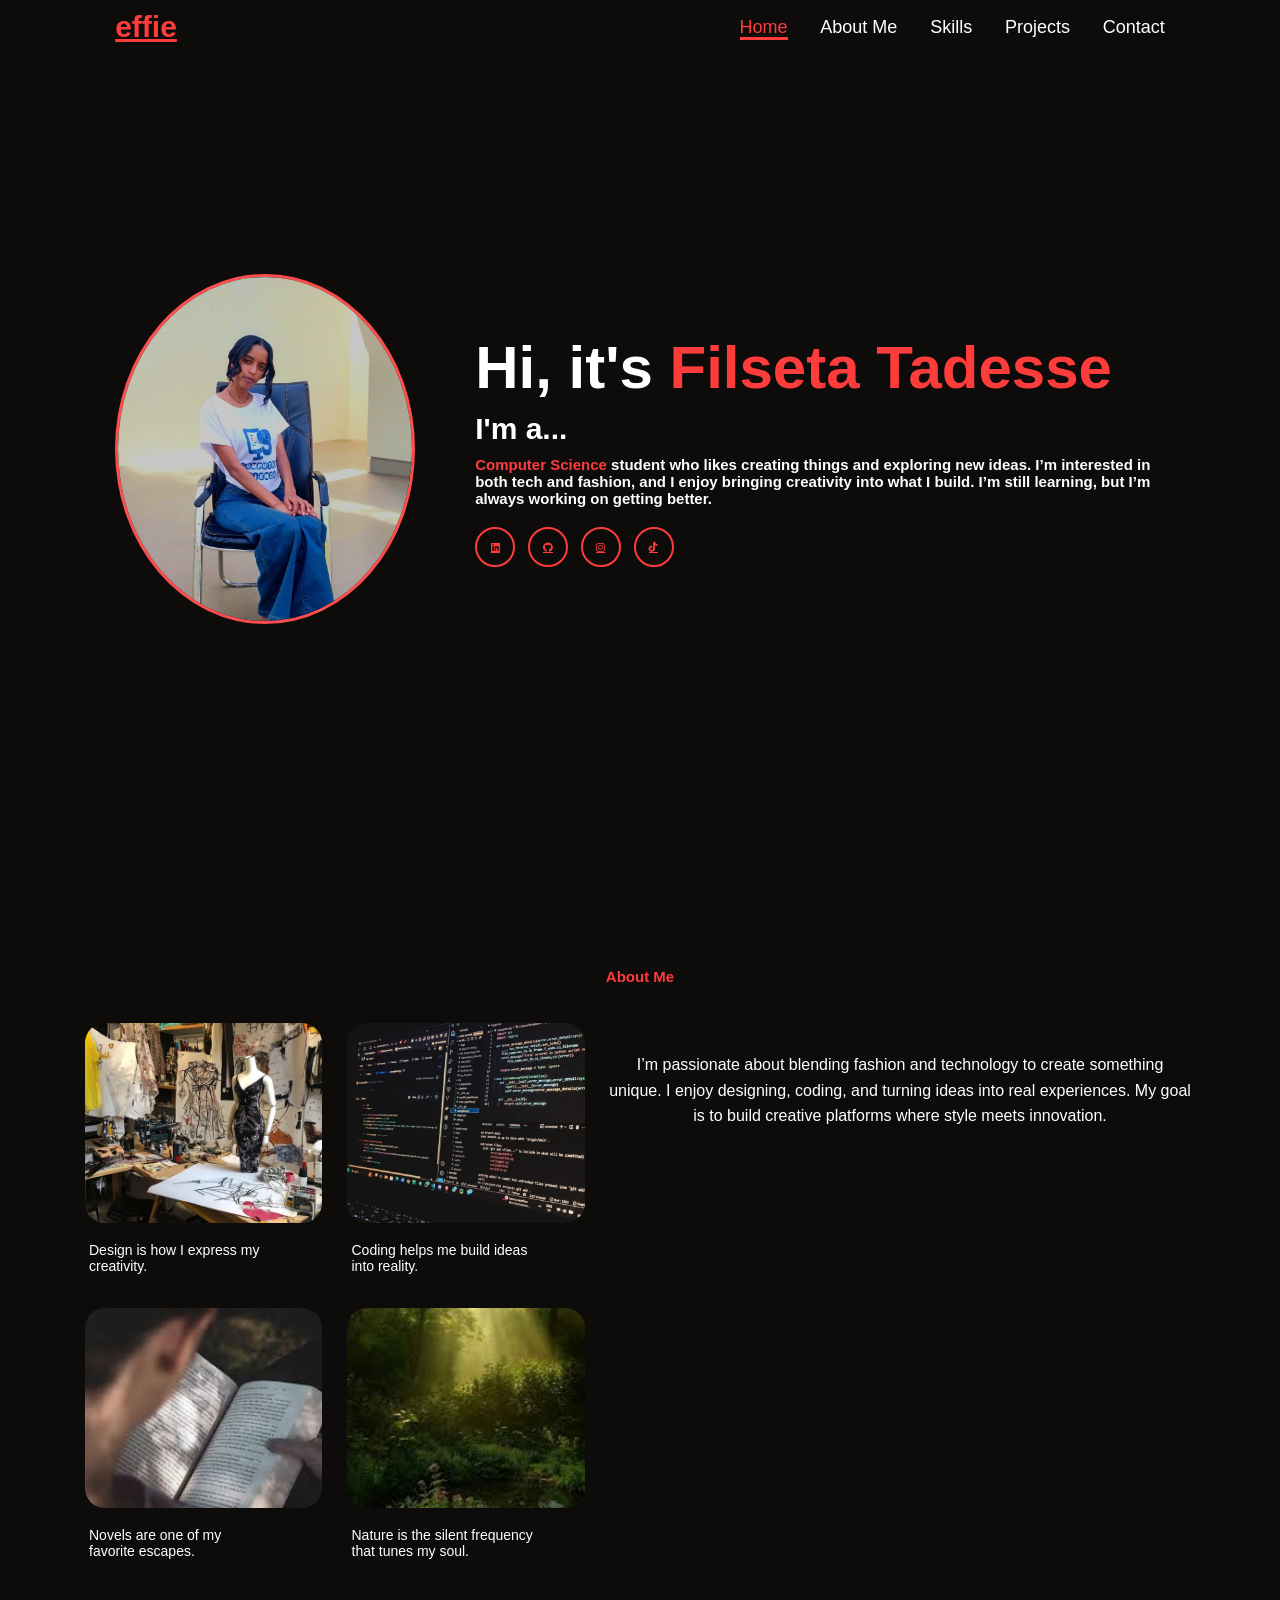
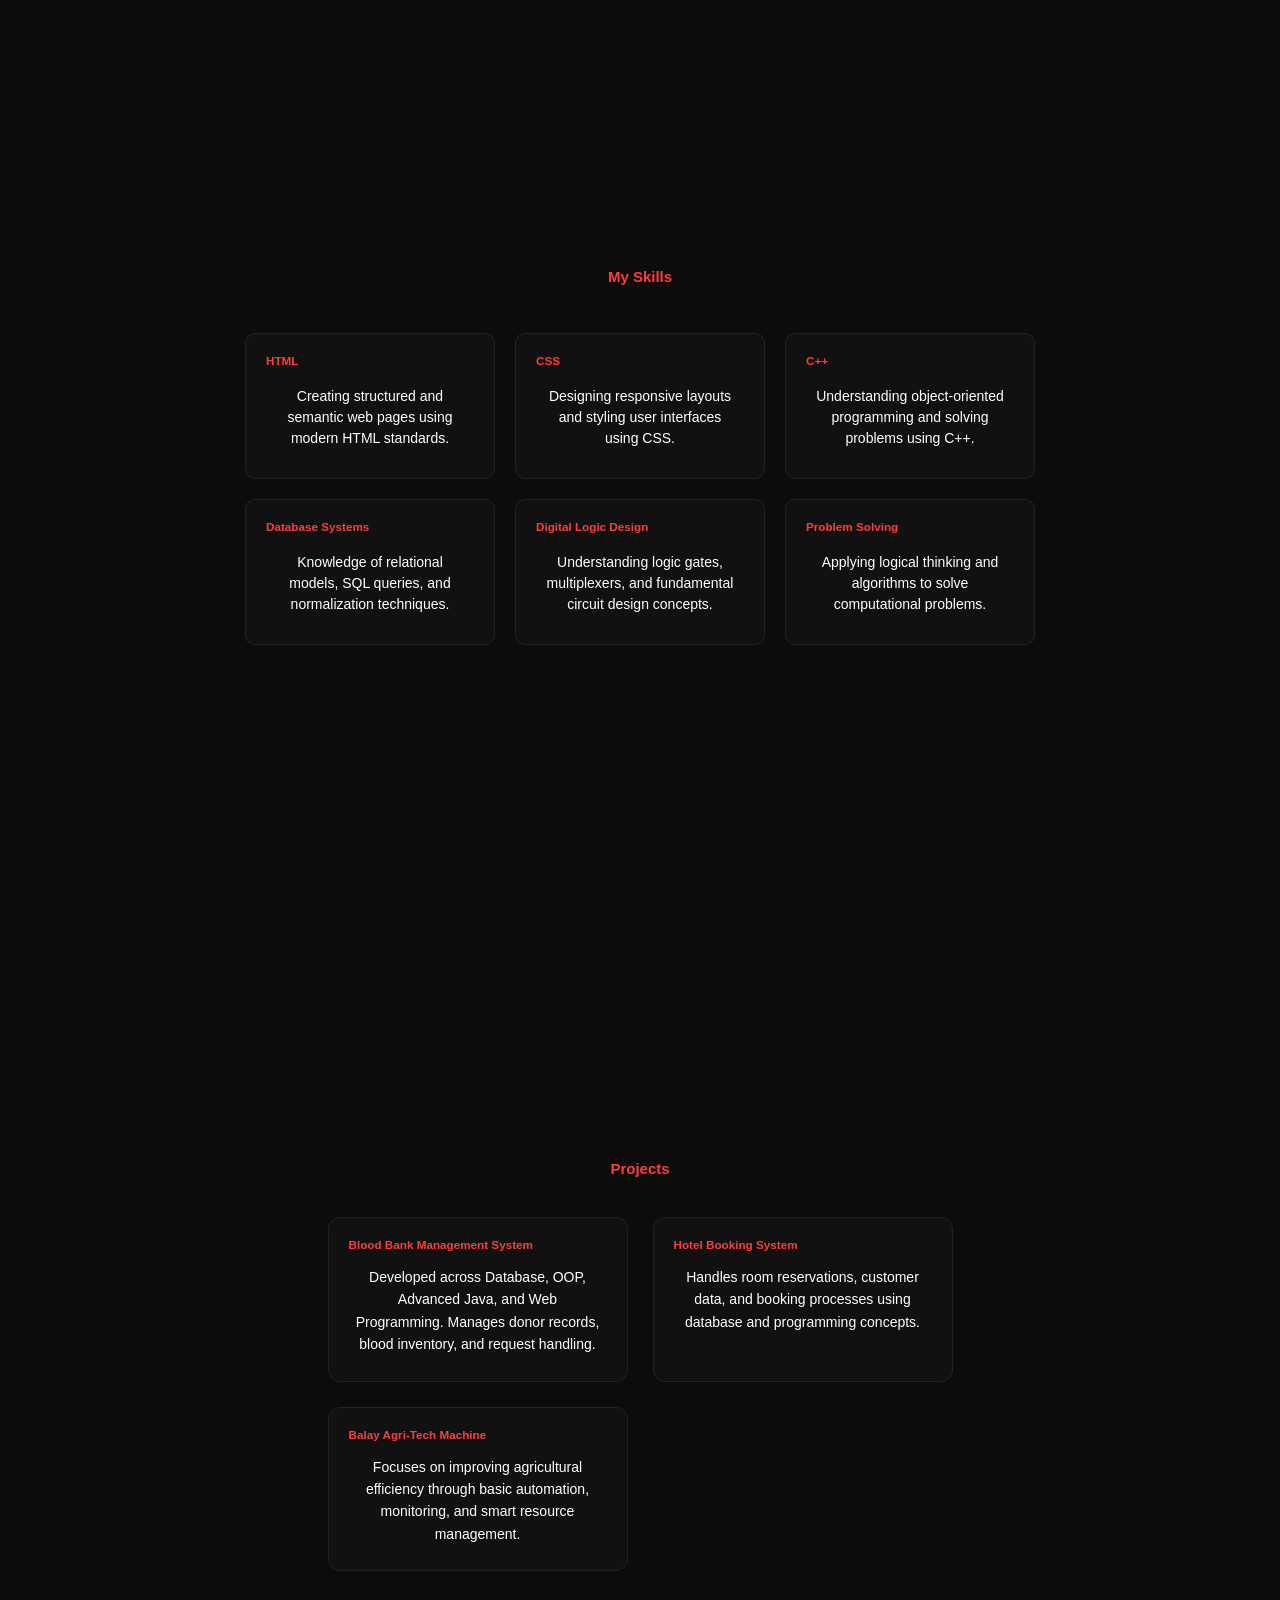
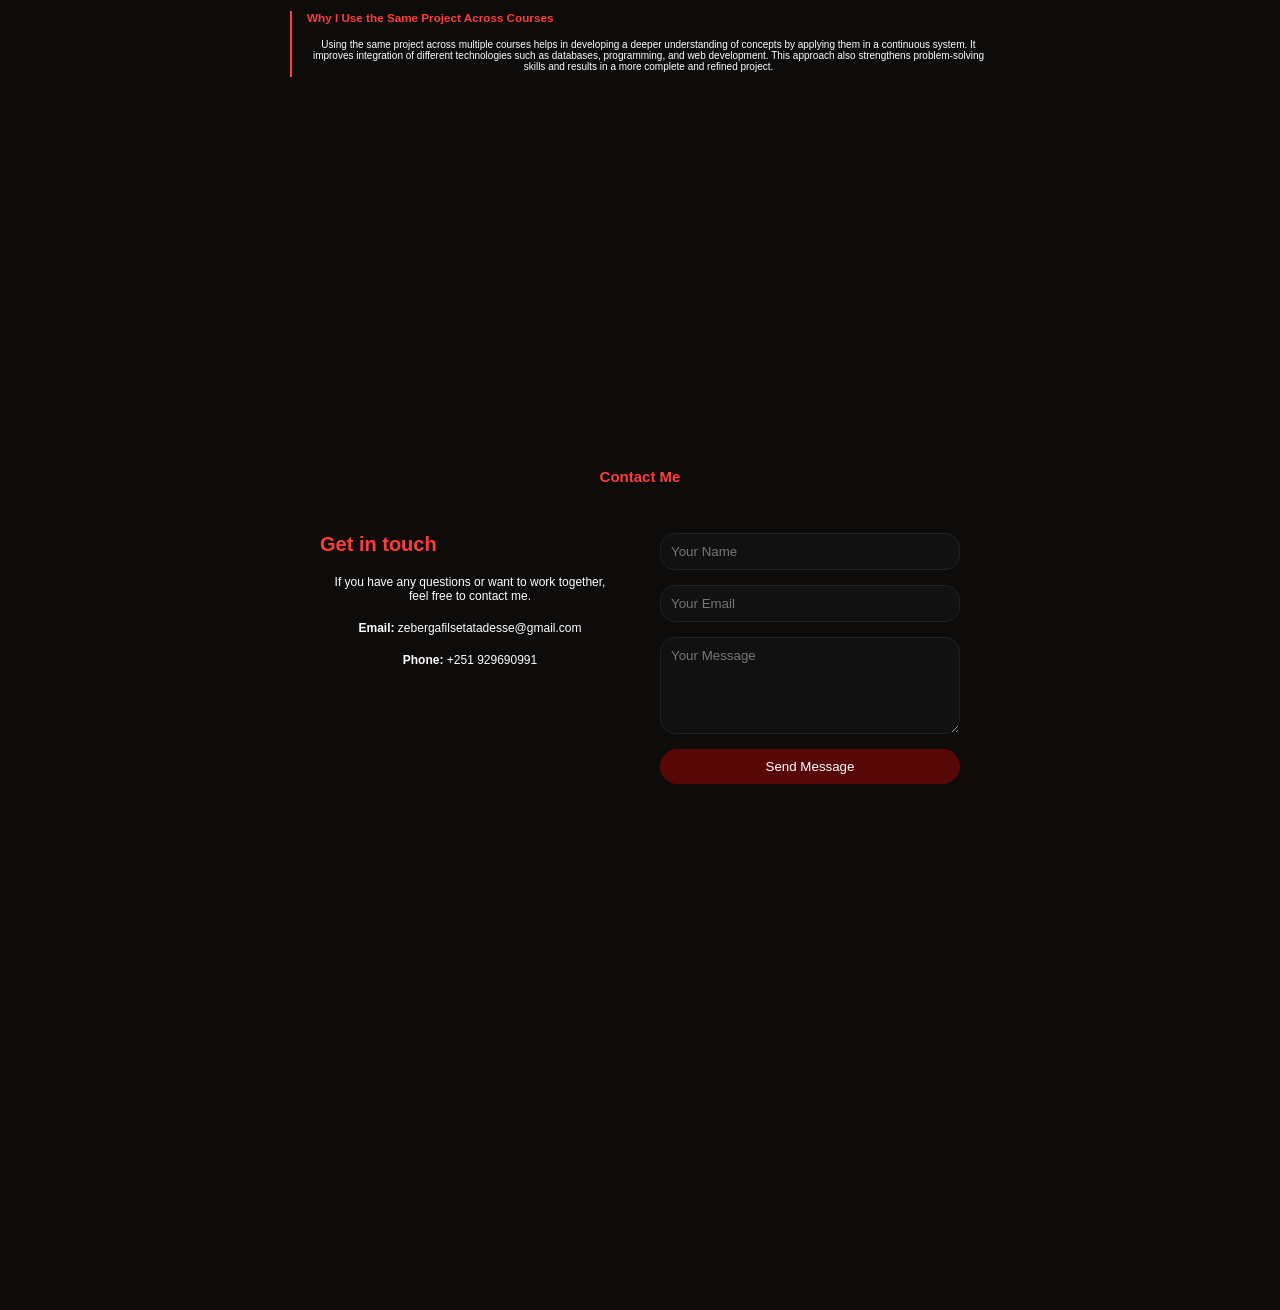
==== index.html @ 75927dc7 "Add files via upload" ====
<!DOCTYPE html>
<html lang="en">
<head>
    <meta charset="UTF-8">
    <meta name="viewport" content="width=device-width, initial-scale=1.0">

    <!-- Font Awesome -->
    <link href="https://cdnjs.cloudflare.com/ajax/libs/font-awesome/6.5.0/css/all.min.css" rel="stylesheet">

    <!-- CSS -->
    <link rel="stylesheet" href="style.css">

    <title>Filseta</title>
</head>

<body>

<header>
    <a href="#home" class="logo">effie</a>

    <nav>
        <a href="#home" class="active">Home</a>
        <a href="#about">About Me</a>
        <a href="#skills">Skills</a>
        <a href="#projects">Projects</a>
        <a href="#contact">Contact</a>
    </nav>
</header>

<!-- HOME -->
<section id="home" class="home">
    <div class="home-img">
        <img src="profile.jpg" alt="profile">
    </div>

    <div class="home-content">
        <h1>Hi, it's <span>Filseta Tadesse</span></h1>

        <h3 class="typing-text">
            I'm a...
        </h3>

        <h2><p>  <span>Computer Science</span> student who likes creating things and exploring new ideas. I’m interested in both tech and fashion, 
            and I enjoy bringing creativity into what I build.
             I’m still learning, but I’m always working on getting better.</p></h2>

        <div class="social-icons">
            <a href="#"><i class="fa-brands fa-linkedin"></i></a>
            <a href="#"><i class="fa-brands fa-github"></i></a>
            <a href="#"><i class="fa-brands fa-instagram"></i></a>
            <a href="#"><i class="fa-brands fa-tiktok"></i></a>
        </div>
    </div>
</section>


<!-- ABOUT -->
<section id="about" class="about">
    <p><h1><span>About Me</span></h1></p>

    <div class="about-wrapper">
        
        <!-- LEFT SIDE (images) -->
        <div class="about-container">
            <div class="about-card">
                <img src="fashion.jpg">
                <p>Design is how I express my creativity.</p>
            </div>

            <div class="about-card">
                <img src="backgorund.jpg">
                <p>Coding helps me build ideas into reality.</p>
            </div>

            <div class="about-card">
                <img src="novel.jpg">
                <p>Novels are one of my favorite escapes.</p>
            </div>

            <div class="about-card">
                <img src="nature.jpg">
                <p>Nature is the silent frequency that tunes my soul.</p>
            </div>
        </div>

        <!-- RIGHT SIDE (text) -->
        <div class="about-text-side">
            <p>
                I’m passionate about blending fashion and technology to create
                something unique. I enjoy designing, coding, and turning ideas
                into real experiences. My goal is to build creative platforms
                where style meets innovation.
            </p>
        </div>

    </div>
</section>



<!-- SKILLS -->
<section id="skills" class="skills">
    <p><h1><span>My Skills</span></h1></p>

    <div class="skills-container">

        <div class="skill-card">
            <h3>HTML</h3>
            <p>Creating structured and semantic web pages using modern HTML standards.</p>
        </div>

        <div class="skill-card">
            <h3>CSS</h3>
            <p>Designing responsive layouts and styling user interfaces using CSS.</p>
        </div>

        <div class="skill-card">
            <h3>C++</h3>
            <p>Understanding object-oriented programming and solving problems using C++.</p>
        </div>

        <div class="skill-card">
            <h3>Database Systems</h3>
            <p>Knowledge of relational models, SQL queries, and normalization techniques.</p>
        </div>

        <div class="skill-card">
            <h3>Digital Logic Design</h3>
            <p>Understanding logic gates, multiplexers, and fundamental circuit design concepts.</p>
        </div>

        <div class="skill-card">
            <h3>Problem Solving</h3>
            <p>Applying logical thinking and algorithms to solve computational problems.</p>
        </div>

    </div>
</section>
<!-- projects -->
<section id="projects" class="projects">
    <p><h1><span>Projects</span></h1></p>

    <!-- TOP: projects side by side -->
    <div class="projects-container">

        <div class="project-card">
            <h3>Blood Bank Management System</h3>
            <p>
                Developed across Database, OOP, Advanced Java, and Web Programming.
                Manages donor records, blood inventory, and request handling.
            </p>
        </div>

        <div class="project-card">
            <h3>Hotel Booking System</h3>
            <p>
                Handles room reservations, customer data, and booking processes 
                using database and programming concepts.
            </p>
        </div>

        <div class="project-card">
            <h3>Balay Agri-Tech Machine</h3>
            <p>
                Focuses on improving agricultural efficiency through basic automation,
                monitoring, and smart resource management.
            </p>
        </div>

    </div>

    <!-- BOTTOM: explanation -->
    <div class="project-explanation">
        <h3>Why I Use the Same Project Across Courses</h3>
        <p>
            Using the same project across multiple courses helps in developing a deeper 
            understanding of concepts by applying them in a continuous system. It improves 
            integration of different technologies such as databases, programming, and web 
            development. This approach also strengthens problem-solving skills and results 
            in a more complete and refined project.
        </p>
    </div>
</section>

<!-- CONTACT -->
<section id="contact" class="contact">
    <p><h1><span>Contact Me</span></h1></p>

    <div class="contact-container">

        <!-- LEFT: info -->
        <div class="contact-info">
            <h3><span>Get in touch</span></h3>
            <p>If you have any questions or want to work together, feel free to contact me.

            <p><strong>Email:</strong> zebergafilsetatadesse@gmail.com</p>
            <p><strong>Phone:</strong> +251 929690991</p></p>
        </div>

        <!-- RIGHT: form -->
        <form class="contact-form">
            <input type="text" placeholder="Your Name" required>
            <input type="email" placeholder="Your Email" required>
            <textarea placeholder="Your Message" rows="5" required></textarea>

            <button type="submit">Send Message</button>
        </form>

    </div>
</section>

</body>
</html>
---- style.css ----
* {
    margin: 0;
    padding: 0;
    box-sizing: border-box;
    font-family: 'Outfit', sans-serif;
}

html {
    font-size: 62.5%;
    scroll-behavior: smooth;
}

body {
    background: #0e0b0b;
    color: white;
}

/* HEADER */
header {
    position: fixed;
    top: 0;
    width: 100%;
    padding: 1rem 9%;
    display: flex;
    justify-content: space-between;
    align-items: center;
    z-index: 100;

    
}

.logo {
    font-size: 3rem;
    color: #ff3c3c;
    font-weight: 800;
}

nav a {
    font-size: 1.8rem;
    color: white;
    margin-left: 3rem;
    transition: 0.3s;
    border-bottom: 3px solid transparent;
    /* border-bottom: none; */
      text-decoration: none;
}

nav a:hover,
nav a.active {
    color: #ff3c3c;
    border-bottom: 3px solid #ff3c3c;
}

/* SECTIONS */
section {
    min-height: 100vh;
    padding: 10rem 9%;
   
}

/* HOME */
.home {
    display: flex;
    align-items: center;
    justify-content: center;
    gap: 6rem;
}

.home-content h1 {
    font-size: 6rem;
}

.home-content h3 {
    font-size: 3rem;
    margin: 1rem 0;
}

span {
    color: #ff3c3c;
}

/* IMAGE */
.home-img img {
    
  width: 300px;   
  height: 350px;  
  border-radius: 50%;
  object-fit: cover; 
border: 3px solid #ff4d4d;
}

.home-img img:hover {
    transform: scale(1.05);
}

/* SOCIAL ICONS */
.social-icons a {
    display: inline-flex;
    justify-content: center;
    align-items: center;
    width: 4rem;
    height: 4rem;
    border: 2px solid #ff3c3c;
    border-radius: 50%;
    margin: 2rem 1rem 0 0;
    color: #ff3c3c;
    transition: 0.3s;
}

.social-icons a:hover {
    background: #ff3c3c;
    color: black;
}

/* ABOUT */
.about {
    
    margin-top: 10px;
    text-align: center;
    padding: 40px;
}
.about p {
    text-align: center;
    padding: 9px;
}

.about-container {
    display: grid;
    grid-template-columns: repeat(2, 1fr);
    gap: 25px;
    max-width: 500px;   /* ⬅️ smaller so it doesn’t overflow */
     /* ⬅️ center the whole grid */
}



.about-card img {
    width: 100%;
    max-width: 300px;   /* ⬅️ control image size */
    height: 200px;      /* ⬅️ make them equal */
    object-fit: cover;  /* ⬅️ keeps image nicely cropped */
    border-radius: 20px;
    display: block;
    transition: 0.3s;
    margin-left: 2%;     /* ⬅️ center image */
}

.about-card p {
    margin-top: 10px;
    font-size: 14px;
    text-align: left; /* ⬅️ align text under image */
    max-width: 200px;
    
}
.about-wrapper {
    display: flex;
    justify-content: center;
    
    gap: 20px;
    margin-top: 20px;
    flex-wrap: wrap; /* makes it responsive */
}

/* RIGHT TEXT */
.about-text-side {
    margin-top: 20px;
    max-width: 600px;
    text-align: left;
    font-size: 16px;
    line-height: 1.6;
}
/* SKILLS */
.skills {
    text-align: center;
    padding: 40px;
}
.skills p{
    text-align: center;
    padding: 9px;
}
.skills-container {
    display: grid;
    grid-template-columns: repeat(3, 1fr); /* 3 per row */
    gap: 20px;
    max-width: 800px;
    margin: 30px auto;
}
.skills-container {
    display: grid;
    grid-template-columns: repeat(3, 250px); /* 3 fixed columns */
    justify-content: center; /* centers the whole row */
    gap: 20px;
    margin-top: 30px;
}
.skill-card {
    background: #111;
    padding: 20px;
    border-radius: 10px;
    border: 1px solid #222;
    text-align: left;
}

.skill-card h3 {
    margin-bottom: 10px;
    color: #ff3c3c;
}

.skill-card p {
    font-size: 14px;
    line-height: 1.5;
}

/* PROJECTS */
.projects {
    text-align: center;
    padding: 40px;
}
.projects p {
    text-align: center;
    padding: 5px;
}
.projects-container {
    display: grid;
    grid-template-columns: repeat(2, 300px);
    justify-content: center;
    gap: 25px;
    margin-top: 30px;
}

.project-card {
    background: #111;
    padding: 20px;
    border-radius: 12px;
    border: 1px solid #222;
    text-align: left;
}

.project-card h3 {
    color: #ff3c3c;
    margin-bottom: 10px;
}

.project-card p {
    max-width: 300px;
    font-size: 14px;
    line-height: 1.6;
}

/* explanation section */
.project-explanation {
    max-width: 700px;
    margin: 40px auto 0;
    text-align: left;
    border-left: 2px solid #ff3c3c;
    padding-left: 15px;
}

.project-explanation h3 {
    color: #ff3c3c;
    margin-bottom: 10px;
}
/* CONTACT */
.contact {
    text-align: center;
    padding: 40px;
}
.contact p {
    text-align: center;
    padding: 9px;
}

.contact-container {
    display: flex;
    justify-content: center;
    gap: 40px;
    margin-top: 30px;
    flex-wrap: wrap;
}

/* LEFT SIDE */
.contact-info {
    max-width: 300px;
    text-align: left;
}

.contact-info h3 {
    font-size:2rem;
    color: #ff3c3c;
    margin-bottom: 10px;
}
.contact-info  p{
     font-size:1.2rem;
}
/* FORM */
.contact-form {
    display: flex;
    flex-direction: column;
    width: 300px;
}

.contact-form input,
.contact-form textarea {
    margin-bottom: 15px;
    padding: 10px;
    border: 1px solid #222;
    border-radius: 15px;
    background: #111;
    color: white;
}

.contact-form button {
    padding: 10px;
    border: none;
    background: rgb(88, 7, 7);
    color: white;
    border-radius: 25px;
    cursor: pointer;
}

.contact-form button:hover {
    opacity: 0.8;
    
}

/* RESPONSIVE */
@media(max-width: 995px) {
    .home {
        flex-direction: column;
        text-align: center;
    }

    .home-content h1 {
        font-size: 4rem;
    }

    .home-img img {
        width: 200px;
    }
}
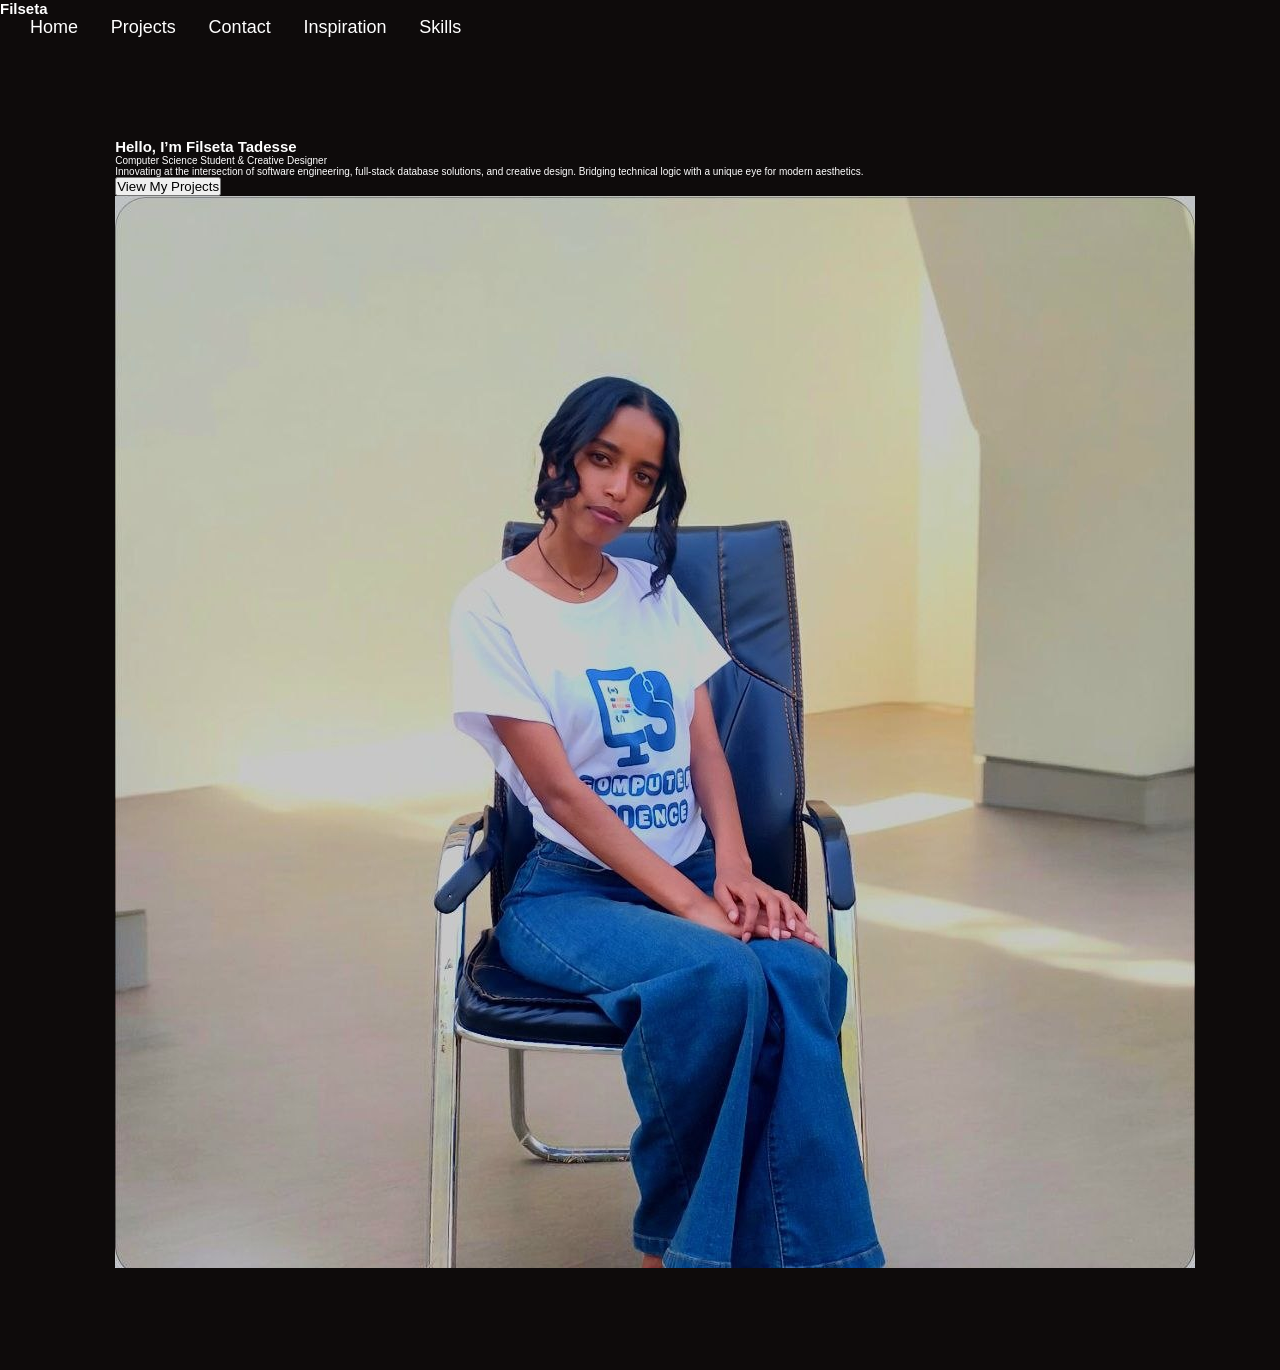
==== commit 759358f3: "Revamp index.html for portfolio layout Updated the index.html file to reflect a new portfolio struct" ====
--- a/index.html
+++ b/index.html
@@ -1,213 +1,39 @@
 <!DOCTYPE html>
-<html lang="en">
+<html>
 <head>
-    <meta charset="UTF-8">
-    <meta name="viewport" content="width=device-width, initial-scale=1.0">
-
-    <!-- Font Awesome -->
-    <link href="https://cdnjs.cloudflare.com/ajax/libs/font-awesome/6.5.0/css/all.min.css" rel="stylesheet">
-
-    <!-- CSS -->
+    <title>Filseta Portfolio</title>
     <link rel="stylesheet" href="style.css">
-
-    <title>Filseta</title>
 </head>
-
 <body>
 
-<header>
-    <a href="#home" class="logo">effie</a>
+<nav>
+    <h2>Filseta</h2>
+    <div>
+        <a href="index.html">Home</a>
+        <a href="project.html">Projects</a>
+        <a href="contact.html">Contact</a>
+        <a href="inspiration.html">Inspiration</a>
+        <a href="skills.html">Skills</a>
+    </div>
+</nav>
 
-    <nav>
-        <a href="#home" class="active">Home</a>
-        <a href="#about">About Me</a>
-        <a href="#skills">Skills</a>
-        <a href="#projects">Projects</a>
-        <a href="#contact">Contact</a>
-    </nav>
-</header>
-
-<!-- HOME -->
-<section id="home" class="home">
-    <div class="home-img">
-        <img src="profile.jpg" alt="profile">
+<!-- HERO SECTION -->
+<section class="hero">
+    <div class="hero-text">
+        <h1>Hello, I’m Filseta Tadesse</h1>
+        <p class="hero-subtitle">Computer Science Student & Creative Designer</p>
+        <p class="hero-description">
+            Innovating at the intersection of software engineering, full-stack database solutions, and creative design. Bridging technical logic with a unique eye for modern aesthetics.
+        </p>
+        <a href="project.html">
+            <button class="hero-btn">View My Projects</button>
+        </a>
     </div>
 
-    <div class="home-content">
-        <h1>Hi, it's <span>Filseta Tadesse</span></h1>
-
-        <h3 class="typing-text">
-            I'm a...
-        </h3>
-
-        <h2><p>  <span>Computer Science</span> student who likes creating things and exploring new ideas. I’m interested in both tech and fashion, 
-            and I enjoy bringing creativity into what I build.
-             I’m still learning, but I’m always working on getting better.</p></h2>
-
-        <div class="social-icons">
-            <a href="#"><i class="fa-brands fa-linkedin"></i></a>
-            <a href="#"><i class="fa-brands fa-github"></i></a>
-            <a href="#"><i class="fa-brands fa-instagram"></i></a>
-            <a href="#"><i class="fa-brands fa-tiktok"></i></a>
-        </div>
-    </div>
-</section>
-
-
-<!-- ABOUT -->
-<section id="about" class="about">
-    <p><h1><span>About Me</span></h1></p>
-
-    <div class="about-wrapper">
-        
-        <!-- LEFT SIDE (images) -->
-        <div class="about-container">
-            <div class="about-card">
-                <img src="fashion.jpg">
-                <p>Design is how I express my creativity.</p>
-            </div>
-
-            <div class="about-card">
-                <img src="backgorund.jpg">
-                <p>Coding helps me build ideas into reality.</p>
-            </div>
-
-            <div class="about-card">
-                <img src="novel.jpg">
-                <p>Novels are one of my favorite escapes.</p>
-            </div>
-
-            <div class="about-card">
-                <img src="nature.jpg">
-                <p>Nature is the silent frequency that tunes my soul.</p>
-            </div>
-        </div>
-
-        <!-- RIGHT SIDE (text) -->
-        <div class="about-text-side">
-            <p>
-                I’m passionate about blending fashion and technology to create
-                something unique. I enjoy designing, coding, and turning ideas
-                into real experiences. My goal is to build creative platforms
-                where style meets innovation.
-            </p>
-        </div>
-
-    </div>
-</section>
-
-
-
-<!-- SKILLS -->
-<section id="skills" class="skills">
-    <p><h1><span>My Skills</span></h1></p>
-
-    <div class="skills-container">
-
-        <div class="skill-card">
-            <h3>HTML</h3>
-            <p>Creating structured and semantic web pages using modern HTML standards.</p>
-        </div>
-
-        <div class="skill-card">
-            <h3>CSS</h3>
-            <p>Designing responsive layouts and styling user interfaces using CSS.</p>
-        </div>
-
-        <div class="skill-card">
-            <h3>C++</h3>
-            <p>Understanding object-oriented programming and solving problems using C++.</p>
-        </div>
-
-        <div class="skill-card">
-            <h3>Database Systems</h3>
-            <p>Knowledge of relational models, SQL queries, and normalization techniques.</p>
-        </div>
-
-        <div class="skill-card">
-            <h3>Digital Logic Design</h3>
-            <p>Understanding logic gates, multiplexers, and fundamental circuit design concepts.</p>
-        </div>
-
-        <div class="skill-card">
-            <h3>Problem Solving</h3>
-            <p>Applying logical thinking and algorithms to solve computational problems.</p>
-        </div>
-
-    </div>
-</section>
-<!-- projects -->
-<section id="projects" class="projects">
-    <p><h1><span>Projects</span></h1></p>
-
-    <!-- TOP: projects side by side -->
-    <div class="projects-container">
-
-        <div class="project-card">
-            <h3>Blood Bank Management System</h3>
-            <p>
-                Developed across Database, OOP, Advanced Java, and Web Programming.
-                Manages donor records, blood inventory, and request handling.
-            </p>
-        </div>
-
-        <div class="project-card">
-            <h3>Hotel Booking System</h3>
-            <p>
-                Handles room reservations, customer data, and booking processes 
-                using database and programming concepts.
-            </p>
-        </div>
-
-        <div class="project-card">
-            <h3>Balay Agri-Tech Machine</h3>
-            <p>
-                Focuses on improving agricultural efficiency through basic automation,
-                monitoring, and smart resource management.
-            </p>
-        </div>
-
-    </div>
-
-    <!-- BOTTOM: explanation -->
-    <div class="project-explanation">
-        <h3>Why I Use the Same Project Across Courses</h3>
-        <p>
-            Using the same project across multiple courses helps in developing a deeper 
-            understanding of concepts by applying them in a continuous system. It improves 
-            integration of different technologies such as databases, programming, and web 
-            development. This approach also strengthens problem-solving skills and results 
-            in a more complete and refined project.
-        </p>
-    </div>
-</section>
-
-<!-- CONTACT -->
-<section id="contact" class="contact">
-    <p><h1><span>Contact Me</span></h1></p>
-
-    <div class="contact-container">
-
-        <!-- LEFT: info -->
-        <div class="contact-info">
-            <h3><span>Get in touch</span></h3>
-            <p>If you have any questions or want to work together, feel free to contact me.
-
-            <p><strong>Email:</strong> zebergafilsetatadesse@gmail.com</p>
-            <p><strong>Phone:</strong> +251 929690991</p></p>
-        </div>
-
-        <!-- RIGHT: form -->
-        <form class="contact-form">
-            <input type="text" placeholder="Your Name" required>
-            <input type="email" placeholder="Your Email" required>
-            <textarea placeholder="Your Message" rows="5" required></textarea>
-
-            <button type="submit">Send Message</button>
-        </form>
-
+    <div class="hero-image">
+        <img src="profile.jpg" alt="Filseta Profile">
     </div>
 </section>
 
 </body>
-</html>+</html>
